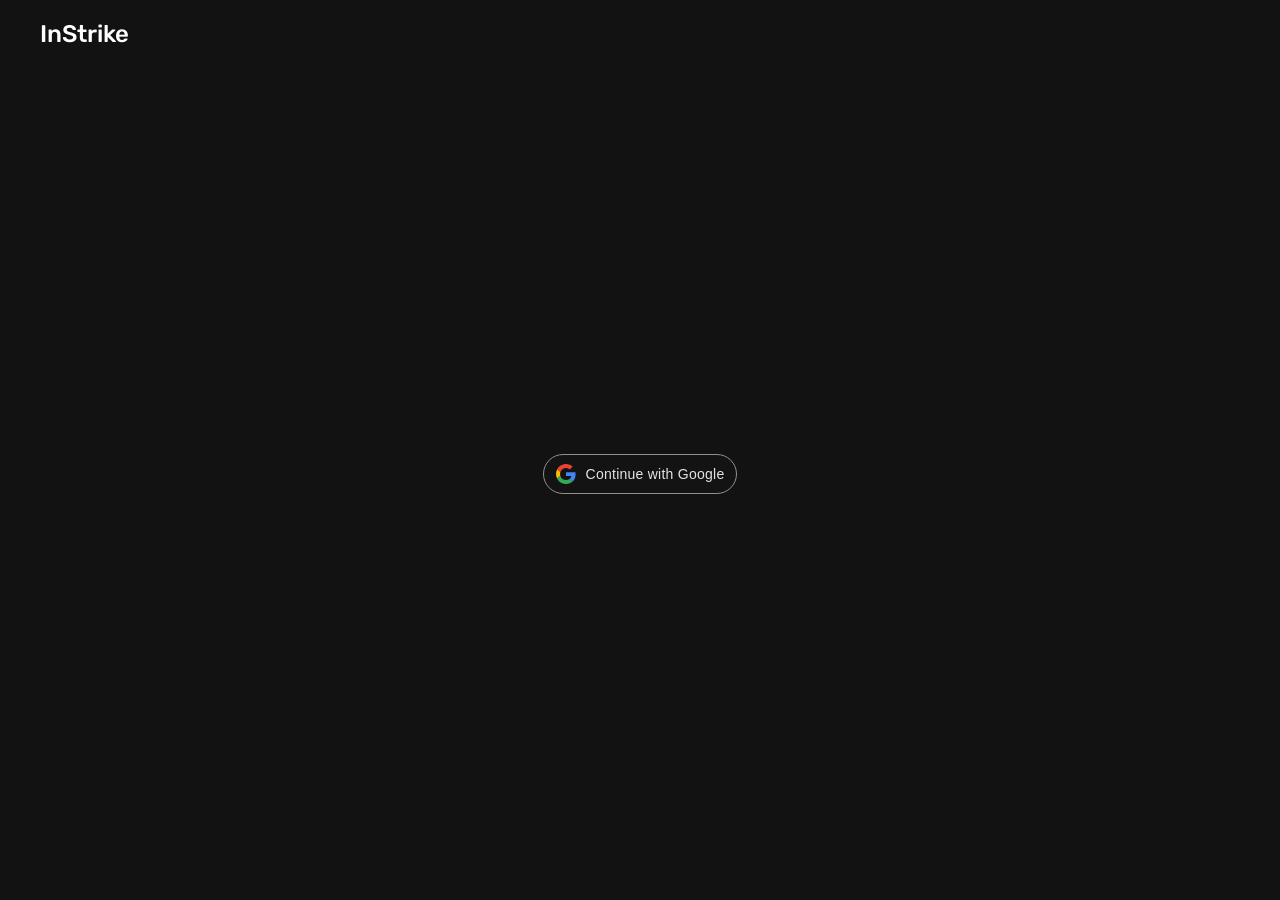
==== index.html @ 3e98f7d5 "deploy: pnucci/instrike@8065e9bd4f09e874d1396b038bc9af9fe795d14d" ====
<!DOCTYPE html>
<html lang="en">

<head>
    <meta charset="UTF-8">
    <meta name="viewport" content="width=device-width, initial-scale=1.0">
    <meta name="theme-color" content="#000000">
    <title>InStrike</title>
    <link rel="manifest" href="./manifest.webmanifest" crossorigin="use-credentials">
    <link rel="icon" type="image/svg+xml" href="./favicon.svg">
  <script type="module" crossorigin src="./assets/index-WXiUblAL.js"></script>
  <link rel="stylesheet" crossorigin href="./assets/index-CdVJ-JHO.css">
</head>

<body>
    <div id="connection-lost-msg" class="hidden">We are having some issues. Check your device internet connection</div>

    <div id="app-root">
        <!-- Landing Page (rendered by client/components/landing-page.js) -->
        <landing-page id="landing-page"></landing-page>

    <!-- Main App UI -->
    <div id="main-app-container" class="hidden">
        <canvas id="three-canvas"></canvas>

        <div id="mobile-drill-controls" class="mobile-drill-controls hidden">
            <button id="mobile-play-pause-btn" class="mobile-control-button play-pause">
                <svg viewBox="0 0 24 24">
                    <path d="M8 5v14l11-7z"></path>
                </svg>
            </button>
            <button id="mobile-stop-btn" class="mobile-control-button stop">
                <svg viewBox="0 0 24 24">
                    <path d="M6 6h12v12H6z" />
                </svg>
            </button>
        </div>

        <!-- Info Overlay Panel -->
        <info-overlay id="info-overlay" class="hidden"></info-overlay>

        <!-- Sidebar -->
        <div class="left-sidebar">
            <div id="main-sidebar-content">
                <div class="sidebar-top-bar">
                    <div class="mobile-panel-header-inline">
                        <sidebar-button id="close-sidebar-mobile-btn" variant="back" data-tooltip="Close Sidebar"
                            data-tooltip-position="top">
                            <svg viewBox="0 0 24 24" fill="currentColor">
                                <path d="M19,6.41L17.59,5L12,10.59L6.41,5L5,6.41L10.59,12L5,17.59L6.41,19L12,13.41L17.59,19L19,17.59L13.41,12L19,6.41Z" />
                            </svg>
                        </sidebar-button>
                    </div>
                    <div class="sidebar-top-bar-actions">
                        <sidebar-button id="leave-session-btn" variant="transparent" class="session-only hidden"
                            data-tooltip="Leave training" data-tooltip-position="bottom">
                            <svg fill="#999" version="1.1" id="Capa_1" xmlns="http://www.w3.org/2000/svg" xmlns:xlink="http://www.w3.org/1999/xlink" viewBox="0 0 520.349 520.349" xml:space="preserve"><g id="SVGRepo_bgCarrier" stroke-width="0"></g><g id="SVGRepo_tracerCarrier" stroke-linecap="round" stroke-linejoin="round"></g><g id="SVGRepo_iconCarrier"> <g> <path d="M445.223,0H142.589c-6.683,0-12.105,5.423-12.105,12.105v180.979h16.65c-5.006-6.392-7.725-14.224-7.725-22.467 c-0.006-9.764,3.8-18.943,10.708-25.845c1.421-1.421,2.973-2.687,4.583-3.845V24.211h278.417v8.697l-127.104,92.285v395.155 l127.796-92.787c1.626,4.77,6.095,8.228,11.414,8.228c6.685,0,12.105-5.426,12.105-12.105V12.105 C457.328,5.417,451.907,0,445.223,0z M354.031,331.973c-5.71,0-10.468-7.046-11.691-16.485h-13.63v-10.592h13.819 c1.448-8.86,6.017-15.38,11.49-15.38c6.638,0,12.011,9.498,12.011,21.231C366.042,322.468,360.663,331.973,354.031,331.973z M150.122,314.471c1.424,1.412,2.967,2.678,4.572,3.824v105.389c0,6.68-5.426,12.105-12.105,12.105 c-6.683,0-12.105-5.426-12.105-12.105V266.139h16.65C135.948,280.466,136.935,301.271,150.122,314.471z M236.706,218.385 c4.817,4.817,4.817,12.608,0,17.425l-58.995,59.001c-2.403,2.394-5.556,3.605-8.709,3.611c-3.153-0.006-6.307-1.206-8.71-3.611 c-4.811-4.817-4.805-12.613,0-17.419l37.974-37.977H75.336c-6.803,0-12.315-5.512-12.315-12.315 c0-6.803,5.506-12.318,12.321-12.318h122.917l-37.968-37.974c-4.805-4.805-4.811-12.608,0-17.413 c4.812-4.812,12.614-4.812,17.425,0L236.706,218.385z"></path> </g> </g></svg>
                        </sidebar-button>
                        <sidebar-button id="invite-btn" variant="transparent" class="session-only hidden"
                            data-tooltip="Invite to training" data-tooltip-position="bottom">
                            <svg style="fill: none; stroke: #ccc;" xmlns="http://www.w3.org/2000/svg" width="24" height="24" viewBox="0 0 24 24" fill="none" stroke="currentColor" stroke-width="2" stroke-linecap="round" stroke-linejoin="round"><path d="M16 21v-2a4 4 0 0 0-4-4H5a4 4 0 0 0-4 4v2"/><circle cx="8.5" cy="7" r="4"/><line x1="20" y1="8" x2="20" y2="14"/><line x1="23" y1="11" x2="17" y2="11"/></svg>
                        </sidebar-button>
                    </div>
                </div>
                <div class="sidebar-scroll-content">
                    <div class="hud-section user-section">
                        <div id="user-list-container">
                            <!-- Vertical layout for many users -->
                            <div class="other-users-section">
                                <div class="other-users-container">
                                    <div id="sticky-user-slot"></div>
                                    <div class="users-list">
                                        <!-- Users will be populated here -->
                                    </div>
                                </div>
                            </div>
                        </div>
                    </div>
                    <!-- <div class="section-divider"></div> -->
                    <div class="hud-section controls-section">
                        <div class="indicators-group">
                            <div class="indicator">
                                <div class="indicator-label">SPEED</div>
                                <div class="value-control">
                                    <div id="speed-indicator-value" class="indicator-value">6.5</div>
                                    <div class="speed-btn-stack">
                                        <button id="speed-up-btn" class="speed-btn">+</button>
                                        <button id="speed-down-btn" class="speed-btn">-</button>
                                    </div>
                                </div>
                            </div>
                        </div>
                        <div class="buttons-group">
                            <div class="indicator-label">EXERCISE</div>
                            <div id="current-exercise-panel" class="exercise-panel">
                                <div class="exercise-list">
                                    <exercise-item active name="Warm Up" description="Basic reflex and movement drills.">
                                        <div class="chevron-icon">
                                            <svg viewBox="0 0 24 24" fill="currentColor">
                                                <path d="M8.59,16.58L13.17,12L8.59,7.41L10,6L16,12L10,18L8.59,16.58Z" />
                                            </svg>
                                        </div>
                                    </exercise-item>
                                </div>
                            </div>
                            <div class="playback-controls">
                                <div class="playback-group">
                                    <!-- <sidebar-button id="configure-btn" variant="circular" class="configure-btn"
                                        data-tooltip="Configure Current Exercise (M)" data-tooltip-position="top">
                                        <svg viewBox="0 0 24 24">
                                            <path
                                                d="M14.06,9L15,9.94L5.92,19H5V18.08L14.06,9M17.66,3C17.41,3 17.15,3.1 16.96,3.29L15.13,5.12L18.88,8.87L20.71,7.04C21.1,6.65 21.1,6 20.71,5.63L18.37,3.29C18.17,3.09 17.92,3 17.66,3M14.06,6.19L3,17.25V21H6.75L17.81,9.94L14.06,6.19Z" />
                                        </svg>
                                    </sidebar-button> -->
                                    <sidebar-button id="test-btn" variant="circular" class="test-btn"
                                        data-tooltip="Test (T)" data-tooltip-position="top">
                                        TEST
                                    </sidebar-button>
                                </div>
                            </div>
                        </div>
                    </div>
                    <div class="hud-section">
                        <div class="general-stats">
                            <div class="stat-item text-left">
                                <div class="stat-label">Time Active</div>
                                <div id="time-active-value" class="stat-value">18:42</div>
                            </div>
                            <div class="stat-item text-right">
                                <div class="stat-label">Strikes</div>
                                <div id="strikes-value" class="stat-value">412</div>
                            </div>
                        </div>
                        <div class="stat-label histogram-label">Strikes per speed</div>
                        <div id="histogram" class="histogram-container">
                            <div class="histogram-row" data-bucket-label="0-2">
                                <div class="col-num">0-2</div>
                                <div class="col-int">0</div>
                                <div class="col-bar">
                                    <div class="bar" style="width: 1%;"></div>
                                </div>
                            </div>
                            <div class="histogram-row" data-bucket-label="3">
                                <div class="col-num">3</div>
                                <div class="col-int">0</div>
                                <div class="col-bar">
                                    <div class="bar" style="width: 1%;"></div>
                                </div>
                            </div>
                            <div class="histogram-row" data-bucket-label="4">
                                <div class="col-num">4</div>
                                <div class="col-int">0</div>
                                <div class="col-bar">
                                    <div class="bar" style="width: 1%;"></div>
                                </div>
                            </div>
                            <div class="histogram-row" data-bucket-label="5">
                                <div class="col-num">5</div>
                                <div class="col-int">0</div>
                                <div class="col-bar">
                                    <div class="bar" style="width: 1%;"></div>
                                </div>
                            </div>
                            <div class="histogram-row" data-bucket-label="6">
                                <div class="col-num">6</div>
                                <div class="col-int">0</div>
                                <div class="col-bar">
                                    <div class="bar" style="width: 1%;"></div>
                                </div>
                            </div>
                            <div class="histogram-row" data-bucket-label="7">
                                <div class="col-num">7</div>
                                <div class="col-int">0</div>
                                <div class="col-bar">
                                    <div class="bar" style="width: 1%;"></div>
                                </div>
                            </div>
                            <div class="histogram-row" data-bucket-label="8+">
                                <div class="col-num">8+</div>
                                <div class="col-int">0</div>
                                <div class="col-bar">
                                    <div class="bar" style="width: 1%;"></div>
                                </div>
                            </div>
                        </div>
                        <div class="stats-footer">
                            <sidebar-button id="toggle-histogram-btn" variant="circular" class="toggle-histogram-btn"
                                data-tooltip="Toggle Reactions per Speed" data-tooltip-position="top">
                                <svg viewBox="0 0 24 24" fill="currentColor" style="transform: rotate(90deg)">
                                    <path d="M22,21H2V3H4V19H6V10H10V19H12V6H16V19H18V14H22V21Z" />
                                </svg>
                            </sidebar-button>
                            <div class="playback-group">
                                <sidebar-button id="clear-stats-btn" variant="circular"
                                    data-tooltip="Clear Counters (Backspace)" data-tooltip-position="top">
                                    <svg viewBox="0 0 24 24" fill="currentColor">
                                        <path
                                            d="M22,3H7C6.31,3 5.77,3.35 5.41,3.88L0,12L5.41,20.11C5.77,20.64 6.31,21 7,21H22A2,2 0 0,0 24,19V5A2,2 0 0,0 22,3M19,15.59L17.59,17L14,13.41L10.41,17L9,15.59L12.59,12L9,8.41L10.41,7L14,10.59L17.59,7L19,8.41L15.41,12L19,15.59Z">
                                        </path>
                                    </svg>
                                </sidebar-button>
                            </div>
                        </div>
                    </div>
                </div>
                <div class="sidebar-bottom-controls">
                    <button id="start-btn" class="control-button play-pause tooltip" data-tooltip="Start (Space)"
                        data-tooltip-position="top">
                        <svg viewBox="0 0 24 24">
                            <path d="M8 5v14l11-7z"></path>
                        </svg>
                    </button>
                    <button id="stop-btn" class="control-button tooltip" data-tooltip="Stop (Esc)"
                        data-tooltip-position="top"><svg viewBox="0 0 24 24">
                            <path d="M6 6h12v12H6z" />
                        </svg></button>
                </div>
            </div>

            <sidebar-panel id="training-panel">
                <div class="panel-tabs">
                    <button class="panel-tab-btn active" data-tab="exercises">Exercises</button>
                    <button class="panel-tab-btn" data-tab="settings">Settings</button>
                    <button class="panel-tab-btn" data-tab="advanced">Advanced</button>
                </div>

                <div id="tab-exercises" class="panel-tab-content active">
                    <div class="user-search-wrapper">
                        <svg class="search-icon" viewBox="0 0 24 24">
                            <path
                                d="M9.5,3A6.5,6.5 0 0,1 16,9.5C16,11.11 15.41,12.59 14.44,13.73L14.71,14H15.5L20.5,19L19,20.5L14,15.5V14.71L13.73,14.44C12.59,15.41 11.11,16 9.5,16A6.5,6.5 0 0,1 3,9.5A6.5,6.5 0 0,1 9.5,3M9.5,5C7,5 5,7 5,9.5C5,12 7,14 9.5,14C12,14 14,12 14,9.5C14,7 12,5 9.5,5Z" />
                        </svg>
                        <input type="text" id="exercise-search" class="search-input" placeholder="Search exercises...">
                    </div>
                    <div id="full-exercise-list" class="exercise-list">
                    </div>
                </div>

                <div id="tab-settings" class="panel-tab-content">
                    <div id="drill-settings-content"></div>
                </div>

                <div id="tab-advanced" class="panel-tab-content">
                    <div id="advanced-settings-content"></div>
                </div>
            </sidebar-panel>

        </div>

        <div id="sidebar-toggle-btn" class="tooltip">
            <svg viewBox="0 0 24 24" fill="currentColor">
                <path d="M3,6H21V8H3V6M3,11H21V13H3V11M3,16H21V18H3V16Z" />
            </svg>
        </div>

    </div>

    <!-- Mobile Bottom Navbar -->
    <bottom-navbar id="bottom-navbar" class="hidden"></bottom-navbar>

    <div id="global-tooltip"></div>


    <!-- Profile Screen (header removed for compact layout) -->
    <div id="profile-screen" class="full-screen hidden">
        <div class="full-screen-content no-header">
            <div class="profile-header">
                <div class="profile-avatar-container">
                    <img id="profile-avatar" class="profile-avatar" src="" alt="Avatar" />
                </div>
                <div class="profile-details">
                    <div id="profile-name" class="profile-name"></div>
                    <div id="profile-email" class="profile-email"></div>
                    <div class="profile-badge">PRO</div>
                </div>
            </div>
            <div class="menu-items">
                <!-- <button id="profile-manage-account" class="menu-item">
                    <svg viewBox="0 0 24 24">
                        <path
                            d="M12,4A4,4 0 0,1 16,8A4,4 0 0,1 12,12A4,4 0 0,1 8,8A4,4 0 0,1 12,4M12,14C16.42,14 20,15.79 20,18V20H4V18C4,15.79 7.58,14 12,14Z" />
                    </svg>
                    Manage Account
                </button> -->
                <button id="profile-help" class="menu-item">
                    <svg viewBox="0 0 24 24">
                        <path
                            d="M11,18H13V16H11V18M12,2A10,10 0 0,0 2,12A10,10 0 0,0 12,22A10,10 0 0,0 22,12A10,10 0 0,0 12,2M12,20C7.59,20 4,16.41 4,12C4,7.59 7.59,4 12,4C16.41,4 20,7.59 20,12C20,16.41 16.41,20 12,20M12,6A4,4 0 0,0 8,10H10A2,2 0 0,1 12,8A2,2 0 0,1 14,10C14,12 11,11.75 11,15H13C13,12.75 16,12.5 16,10A4,4 0 0,0 12,6Z" />
                    </svg>
                    Help
                </button>
                <button id="profile-share" class="menu-item">
                    <svg viewBox="0 0 24 24">
                        <path
                            d="M18,16.08C17.24,16.08 16.56,16.38 16.04,16.85L8.91,12.7C8.96,12.47 9,12.24 9,12C9,11.76 8.96,11.53 8.91,11.3L16.04,7.15C16.56,7.62 17.24,7.92 18,7.92C19.66,7.92 21,6.58 21,4.92C21,3.26 19.66,1.92 18,1.92C16.34,1.92 15,3.26 15,4.92C15,5.16 15.04,5.39 15.09,5.62L7.96,9.77C7.44,9.3 6.76,9 6,9C4.34,9 3,10.34 3,12C3,13.66 4.34,15 6,15C6.76,15 7.44,14.7 7.96,14.23L15.09,18.38C15.04,18.61 15,18.84 15,19.08C15,20.74 16.34,22.08 18,22.08C19.66,22.08 21,20.74 21,19.08C21,17.42 19.66,16.08 18,16.08Z" />
                    </svg>
                    Share Instrike
                </button>
                <button id="profile-sign-out" class="menu-item">
                    <svg viewBox="0 0 24 24" fill="none" stroke="currentColor" stroke-width="2" stroke-linecap="round" stroke-linejoin="round"><path d="M9 21H5a2 2 0 0 1-2-2V5a2 2 0 0,1 2-2h4"></path><polyline points="16 17 21 12 16 7"></polyline><line x1="21" y1="12" x2="9" y2="12"></line></svg>
                    Sign Out
                </button>
            </div>
        </div>
    </div>


    <div id="_instrike_play_action" style="display: none;"></div>
    <div id="_instrike_pause_action" style="display: none;"></div>

    <top-right-actions id="top-right-actions"></top-right-actions>

        <bottom-right-actions id="bottom-right-actions" class="session-only hidden"></bottom-right-actions>
    </div>

    <!-- Session Conflict Modal -->
    <session-conflict-modal id="session-conflict-modal"></session-conflict-modal>
</body>

</html>
---- assets/index-CdVJ-JHO.css ----
@import"https://fonts.googleapis.com/css2?family=Rubik:wght@400;500;700&family=Montserrat:wght@400;500;700&display=swap";body{background-color:#000;color:#e0e0e0;font-family:Rubik,sans-serif;margin:0;height:calc(var(--vh, 1vh) * 100);box-sizing:border-box;overflow:hidden;-webkit-user-select:none;display:flex;flex-direction:column;padding-top:env(safe-area-inset-top);padding-bottom:env(safe-area-inset-bottom)}*,*:before,*:after{box-sizing:inherit;-ms-user-select:none;-webkit-user-select:none;user-select:none;-webkit-tap-highlight-color:transparent}.countdown-container{position:absolute;inset:0;display:flex;align-items:center;justify-content:center;font-size:20rem;color:#fff;font-weight:700;z-index:100;text-shadow:0 0 20px rgba(0,0,0,.7);background-color:#0000008c}.hidden{display:none!important}#connection-lost-msg{width:100%;background-color:#404040;color:#fff;text-align:center;padding:10px;font-weight:500;z-index:20000;box-sizing:border-box;position:relative;flex-shrink:0}#app-root{display:flex;flex-direction:column;justify-content:flex-end;flex:1;width:100%;height:100%;overflow:hidden;background-color:#121212;position:relative}.top-actions-container.fixed,.mobile-profile-dropdown{position:absolute;top:8px;left:0;right:0;z-index:1100}#main-app-container{position:relative;flex:1;width:100%;background-color:#121212;background-position:right 5vw bottom 0,0 0;background-repeat:no-repeat;background-size:contain,cover}#main-app-container.hidden{display:none}#three-canvas{position:absolute;top:0;left:0;width:100%;height:100%;outline:none;z-index:1}.left-sidebar{position:absolute;left:0;top:0;height:100%;width:380px;background:#2226;backdrop-filter:blur(10px);-webkit-backdrop-filter:blur(10px);border-right:1px solid rgba(255,255,255,.08);box-sizing:border-box;display:flex;z-index:201;overflow:hidden}.left-sidebar.expanded{width:760px}.left-sidebar.hidden{transform:translate(-100%)}#main-sidebar-content{width:380px;height:100%;box-sizing:border-box;display:flex;flex-direction:column;flex-shrink:0;overflow:hidden}.sidebar-scroll-content{flex-grow:1;overflow-y:auto;padding:12px 20px 20px;display:flex;flex-direction:column;gap:20px}.sidebar-scroll-content{scrollbar-width:thin;scrollbar-color:rgba(255,255,255,.3) rgba(0,0,0,.2)}.sidebar-scroll-content::-webkit-scrollbar{width:4px}.sidebar-scroll-content::-webkit-scrollbar-track{background:#0003;border-radius:2px}.sidebar-scroll-content::-webkit-scrollbar-thumb{background-color:#ffffff4d;border-radius:2px}.sidebar-scroll-content::-webkit-scrollbar-thumb:hover{background-color:#ffffff80}.sidebar-scroll-content>*{flex-shrink:0;min-width:0}.sidebar-scroll-content>.controls-section{margin-top:6px}.hud-section{width:100%}.section-divider{height:1px;width:100%;background:#ffffff1a}.user-section{position:relative;flex-shrink:0;display:flex;flex-direction:column}.sidebar-top-bar{display:flex;justify-content:space-between;align-items:center;margin-bottom:0;padding:13px 15px;background:transparent}.sidebar-top-bar-actions{display:flex;align-items:center;gap:10px;margin-left:auto}.panel-header-inline{display:flex}#user-list-container{display:none;flex-direction:column;width:100%}#user-list-container.user-list-visible{display:flex}.user-section-header{display:flex;justify-content:space-between;align-items:flex-start;gap:15px}.user-selection{display:flex;gap:15px;align-items:flex-start;width:100%}.main-user-container{display:flex;flex-direction:column;align-items:center;position:relative}.other-users-section{display:flex;flex-direction:column}.user-search-wrapper{position:relative;width:100%;margin-bottom:10px}.user-search-wrapper .search-icon{position:absolute;left:10px;top:50%;transform:translateY(-50%);width:14px;height:14px;fill:#888}.search-input{width:100%;background-color:#00000040;border:1px solid rgba(255,255,255,.1);border-radius:6px;color:#ddd;font-family:Rubik,sans-serif;font-size:12px;padding:6px 10px 6px 30px;box-sizing:border-box;transition:all .2s}.search-input:focus{outline:none;border-color:#74fbf8;background-color:#0006}.other-users-container{display:flex;flex-direction:column}#sticky-user-slot{padding-bottom:6px;margin-bottom:6px;border-bottom:1px solid rgba(255,255,255,.1);display:none}#sticky-user-slot.visible{display:block}.users-list{display:flex;flex-direction:column;gap:6px;padding-right:8px}.users-list::-webkit-scrollbar{width:4px}.users-list::-webkit-scrollbar-track{background:#0003;border-radius:2px}.users-list::-webkit-scrollbar-thumb{background-color:#ffffff4d;border-radius:2px}.users-list::-webkit-scrollbar-thumb:hover{background-color:#ffffff80}.controls-section{display:flex;flex-direction:column;gap:20px}.indicator{text-align:left}.indicator-label{font-size:12px;color:#aaa;text-transform:uppercase;letter-spacing:1px;margin-bottom:4px}.indicator-value{font-size:24px;font-weight:700;color:#fff;min-width:50px;text-align:center}.indicators-group{display:flex;gap:30px}.value-control{display:flex;align-items:center;gap:8px}.speed-btn-stack{display:flex;flex-direction:column;gap:4px}.speed-btn{background:#ffffff1a;border:1px solid rgba(255,255,255,.2);color:#fff;border-radius:6px;width:24px;height:18px;font-size:16px;font-weight:700;text-align:center;cursor:pointer;transition:all .2s;padding:0;display:flex;justify-content:center;align-items:center}.speed-btn:hover{background:#fff3}.buttons-group{display:flex;flex-direction:column;align-items:flex-start;gap:15px}.playback-controls{display:flex;align-items:center;justify-content:flex-end;width:100%;flex-wrap:wrap;gap:10px}.playback-group{display:flex;align-items:center;gap:10px}.control-button{background:#ffffff1a;border:none;border-radius:50%;width:40px;height:40px;display:flex;justify-content:center;align-items:center;cursor:pointer;transition:background-color .3s,transform .1s;font-family:Rubik;font-size:17px;font-weight:500;color:#fff}.control-button:hover{background:#fff3}.control-button:active{transform:scale(.95)}.control-button svg{fill:#fff;width:18px;height:18px}.control-button.play-pause{width:50px;height:50px}.control-button.play-pause svg{width:24px;height:24px}#current-exercise-panel{width:100%;cursor:pointer}.exercise-list{display:flex;flex-direction:column;gap:8px}.chevron-icon{color:#ccc;transition:transform .4s ease-in-out;flex-shrink:0}.chevron-icon svg{width:24px;height:24px;display:block}.left-sidebar.expanded .chevron-icon{transform:rotate(90deg)}.stats-footer{display:flex;justify-content:space-between;align-items:center;padding-top:15px}.general-stats{display:flex;justify-content:space-between;padding:15px 0;border-top:1px solid rgba(255,255,255,.1)}.stat-item{text-align:center}.text-left{text-align:left}.text-right{text-align:right}.histogram-label{font-size:12px;color:#aaa;text-transform:uppercase;letter-spacing:1px;margin-bottom:8px}.stat-label{font-size:12px;color:#aaa;text-transform:uppercase;letter-spacing:1px}.stat-value{font-size:20px;font-weight:700;color:#fff}.histogram-row{display:flex;align-items:center;height:24px;font-size:16px}.col-num{white-space:nowrap;width:50px;text-align:right;padding-right:20px;flex-shrink:0;font-weight:700;font-size:22px}.col-int{width:30px;text-align:right;padding-right:10px;margin-left:0;flex-shrink:0}.col-bar{flex-grow:1}.bar{height:20px;background:linear-gradient(to right,#f0f0f0,#d0d0d0);width:0;transition:width .5s ease-in-out;box-shadow:0 0 12px #add8e680;border-radius:2px}.version-info{font-size:10px;color:#999;padding-top:15px;text-align:right}sidebar-panel{width:380px;padding:20px;box-sizing:border-box;display:none;flex-direction:column;gap:15px;flex-shrink:0;border-left:1px solid rgba(255,255,255,.1);height:100%;overflow:hidden}sidebar-panel.active{display:flex}#full-exercise-list{flex-grow:1;overflow-y:auto;padding-right:8px}#full-exercise-list::-webkit-scrollbar{width:4px}#full-exercise-list::-webkit-scrollbar-track{background:#0003;border-radius:2px}#full-exercise-list::-webkit-scrollbar-thumb{background-color:#ffffff4d;border-radius:2px}.panel-header{display:flex;align-items:center;width:100%;position:relative;height:44px;flex-shrink:0}.panel-header .back-button{display:none}.panel-header.history-header{justify-content:flex-start;background-color:#222222f2;border-bottom:1px solid rgba(255,255,255,.1);padding:0 20px}.panel-header.history-header h2{margin:0 0 0 15px;font-size:20px;color:#fff;font-weight:500;position:static;transform:none}.panel-title{color:#fff;font-size:18px;font-weight:700;text-align:center;position:absolute;left:50%;transform:translate(-50%);width:auto;white-space:nowrap}.back-button{background:none;border:none;color:#fff;font-size:16px;font-family:Rubik,sans-serif;display:flex;align-items:center;gap:8px;cursor:pointer;padding:5px 10px 5px 0;opacity:.8;transition:opacity .2s}.back-button:hover{opacity:1}.back-button svg{width:24px;height:24px}#sidebar-toggle-btn{left:15px;top:15px;width:40px;height:40px;background:none;border:none;position:absolute;display:none;align-items:center;justify-content:center;cursor:pointer;z-index:35;transition:opacity .5s ease}#sidebar-toggle-btn:hover{opacity:.8}#sidebar-toggle-btn.hidden-activity{opacity:0;pointer-events:none}.left-sidebar.hidden+#sidebar-toggle-btn{display:flex}#sidebar-toggle-btn svg{fill:#fff;width:24px;height:24px}@media(max-width:768px){.left-sidebar{width:100%;border-right:none}.left-sidebar.expanded{width:100%}#main-sidebar-content,sidebar-panel{width:100%;border-left:none}.left-sidebar:not(.expanded) sidebar-panel{display:none!important}.left-sidebar.expanded #main-sidebar-content{display:none}.left-sidebar.expanded sidebar-panel.active{display:flex;width:100%;background:#141414e6;backdrop-filter:blur(15px);-webkit-backdrop-filter:blur(15px);border-left:none}.panel-header .back-button{display:flex}.panel-header-inline{margin-right:15px}:root{--bottom-navbar-height: 60px }.left-sidebar{height:100%;top:0;bottom:0}.sidebar-scroll-content{margin-right:4px;scrollbar-width:thin;scrollbar-color:rgba(255,255,255,.5) rgba(0,0,0,.2)}.sidebar-scroll-content::-webkit-scrollbar{width:6px}.sidebar-scroll-content::-webkit-scrollbar-thumb{background-color:#ffffff80}#sidebar-toggle-btn{display:none}}#global-tooltip{visibility:hidden;width:max-content;max-width:200px;background-color:#141414f2;color:#fff;text-align:center;border-radius:6px;padding:6px 12px;position:fixed;z-index:1000;opacity:0;transition:opacity .2s;font-size:12px;font-weight:500;pointer-events:none}#global-tooltip.visible{visibility:visible;opacity:1}#global-tooltip:after{content:"";position:absolute;border-width:5px;border-style:solid}#global-tooltip.tooltip-top:after{top:100%;left:50%;margin-left:-5px;border-color:rgba(20,20,20,.95) transparent transparent transparent}#global-tooltip.tooltip-right:after{top:50%;right:100%;margin-top:-5px;border-color:transparent rgba(20,20,20,.95) transparent transparent}#global-tooltip.tooltip-bottom:after{bottom:100%;left:50%;margin-left:-5px;border-color:transparent transparent rgba(20,20,20,.95) transparent}#global-tooltip.tooltip-left:after{top:50%;left:100%;margin-top:-5px;border-color:transparent transparent transparent rgba(20,20,20,.95)}.left-sidebar button:focus,.left-sidebar button:focus-visible{outline:none;box-shadow:none}.screen-header{display:flex;align-items:center;padding:0 20px 0 10px;background-color:#222222f2;border-bottom:1px solid rgba(255,255,255,.1);flex-shrink:0;min-height:60px}.screen-header h2{margin:0;font-size:20px;color:#fff;font-weight:100;flex-grow:1;text-align:left}.screen-header .back-btn,.screen-header .back-button{display:flex;background:none;border:none;color:#fff;margin-right:15px;cursor:pointer;padding:5px}.screen-header .back-btn svg,.screen-header .back-button svg{width:24px;height:24px;fill:currentColor}.full-screen{position:absolute;top:0;left:0;width:100%;height:100%;background-color:#121212;z-index:10000;display:flex;flex-direction:column;transition:transform .3s ease-in-out}.full-screen.hidden{transform:translate(100%);pointer-events:none}.full-screen-content{flex-grow:1;overflow-y:auto;padding:0}@media(max-width:768px){.full-screen .full-screen-content{padding-left:16px;padding-right:16px;box-sizing:border-box;overflow-x:hidden}body:not(.drill-mode) .full-screen .full-screen-content{padding-top:0}body:not(.drill-mode) .full-screen .full-screen-content.no-header{box-sizing:border-box}#profile-screen .full-screen-content.no-header{box-sizing:border-box}body.drill-mode.nav-training-active .screen-header,body.drill-mode.nav-training-active .full-screen .full-screen-content{padding-top:0}.full-screen .full-screen-content .share-link-row .share-link-input,.full-screen .full-screen-content .invite-link-row .invite-link-input{min-width:0}.full-screen .full-screen-content img,.full-screen .full-screen-content canvas{max-width:100%;height:auto;display:block}}@media(max-width:768px){.full-screen{height:calc((var(--vh, 1vh) * 100) - var(--bottom-navbar-height));z-index:300}.screen-header .back-btn,.screen-header .back-button{display:flex}.screen-header h2{margin-left:0}}.stats-content-container{padding:20px;display:flex;flex-direction:column;gap:30px;max-width:1000px;margin:0 auto;width:100%;box-sizing:border-box}.kpi-section{display:grid;grid-template-columns:repeat(auto-fit,minmax(200px,1fr));gap:20px}.kpi-value{font-size:32px;font-weight:700;color:#74fbf8}.chart-section{background:#ffffff0d;border:1px solid rgba(255,255,255,.1);border-radius:12px;padding:20px;display:flex;flex-direction:column}.chart-section h3{margin:0 0 20px;font-size:18px;color:#fff;font-weight:500}.chart-container{position:relative;height:400px;width:100%}@media(max-width:768px){#three-canvas,#main-app-container{transition:height .5s ease}body.expand-canvas #three-canvas,body.expand-canvas #main-app-container{height:100%!important}}top-right-actions{position:absolute;top:20px;right:20px;z-index:200;transition:opacity .5s ease}top-right-actions.hidden-activity{opacity:0;pointer-events:none}@media(max-width:768px){top-right-actions{top:auto;bottom:90px;right:20px}body.sidebar-open top-right-actions,body.profile-menu-open top-right-actions{display:none}.sidebar-top-bar{margin-bottom:0}}body:not(.drill-mode) top-right-actions{top:20px}bottom-right-actions{position:absolute;bottom:20px;right:20px;z-index:200;transition:opacity .5s ease}bottom-right-actions.hidden-activity{opacity:0;pointer-events:none}@media(max-width:768px){bottom-right-actions{bottom:90px;right:20px}}body:not(.drill-mode) .left-sidebar{top:0}.mobile-drill-controls{position:absolute;bottom:30px;left:50%;transform:translate(-50%);display:flex;gap:40px;z-index:150;transition:opacity .5s ease}.mobile-drill-controls.hidden{display:none}.mobile-drill-controls.hidden-activity{opacity:0;pointer-events:none}.mobile-control-button{background:none;border:none;padding:0;cursor:pointer;display:flex;align-items:center;justify-content:center;transition:transform .1s}.mobile-control-button:active{transform:scale(.95)}.mobile-control-button svg{fill:#fff;width:54px;height:54px;filter:drop-shadow(0 0 5px rgba(0,0,0,.5))}@media(min-width:769px){.mobile-drill-controls{display:none!important}#main-user-button{height:32px}}.control-button.test-btn{font-size:10px;font-weight:700;letter-spacing:.5px}.control-button.test-btn.active,.control-button.toggle-histogram-btn.active{background-color:#fff6;color:#fff;box-shadow:none}.sidebar-bottom-controls{display:flex;flex-direction:row;height:100px;padding:0;flex-shrink:0;background:#222222a6;z-index:10}.sidebar-bottom-controls .control-button{flex:1;height:100%;width:auto;border-radius:0;background:transparent;border:none;display:flex;align-items:center;justify-content:center;margin:0}.sidebar-bottom-controls .control-button:hover{background:#222c}.sidebar-bottom-controls .control-button:active{transform:none}.sidebar-bottom-controls .control-button.hidden{display:none!important}.sidebar-bottom-controls .control-button svg{width:34px;height:34px}.sidebar-bottom-controls .control-button.play-pause svg{width:44px;height:44px}@media(max-width:768px){.sidebar-bottom-controls{padding-bottom:0}}.loading-overlay{position:absolute;top:0;left:0;width:100%;height:100%;background:#121212cc;-webkit-backdrop-filter:blur(2px);backdrop-filter:blur(2px);display:flex;flex-direction:column;justify-content:center;align-items:center;z-index:50;border-radius:12px;opacity:1;transition:opacity .3s ease}.loading-overlay.hidden{opacity:0;pointer-events:none}.loading-spinner{width:40px;height:40px;border:3px solid rgba(255,255,255,.1);border-radius:50%;border-top-color:#74fbf8;animation:spin 1s ease-in-out infinite;margin-bottom:15px}.loading-text{color:#ccc;font-size:14px;font-weight:500;letter-spacing:.5px}@keyframes spin{to{transform:rotate(360deg)}}#stats-screen .stats-content-container{position:relative;min-height:200px}.text-danger{color:#ff4d4d}.text-danger svg{fill:#ff4d4d}body.drill-mode.nav-training-active:not(.sidebar-open){padding-top:0;padding-bottom:0}.panel-tabs{display:flex;background:#0003;border-radius:6px;padding:2px;flex-shrink:0;flex-grow:1;margin-right:15px}.panel-tab-btn{flex:1;background:transparent;border:none;color:#888;padding:6px 0;font-family:Rubik,sans-serif;font-size:13px;font-weight:500;cursor:pointer;border-radius:4px;transition:all .2s;text-transform:uppercase;letter-spacing:.5px}.panel-tab-btn.active{background:#ffffff1a;color:#fff;font-weight:700}.panel-tab-btn:hover:not(.active){color:#ccc;background:#ffffff0d}.panel-tab-content{display:none;flex-grow:1;flex-direction:column;overflow-y:auto;min-height:0}.panel-tab-content.active{display:flex}#drill-settings-content{display:flex;flex-direction:column;width:100%}@media(max-width:768px){.panel-tabs{margin-right:0}}
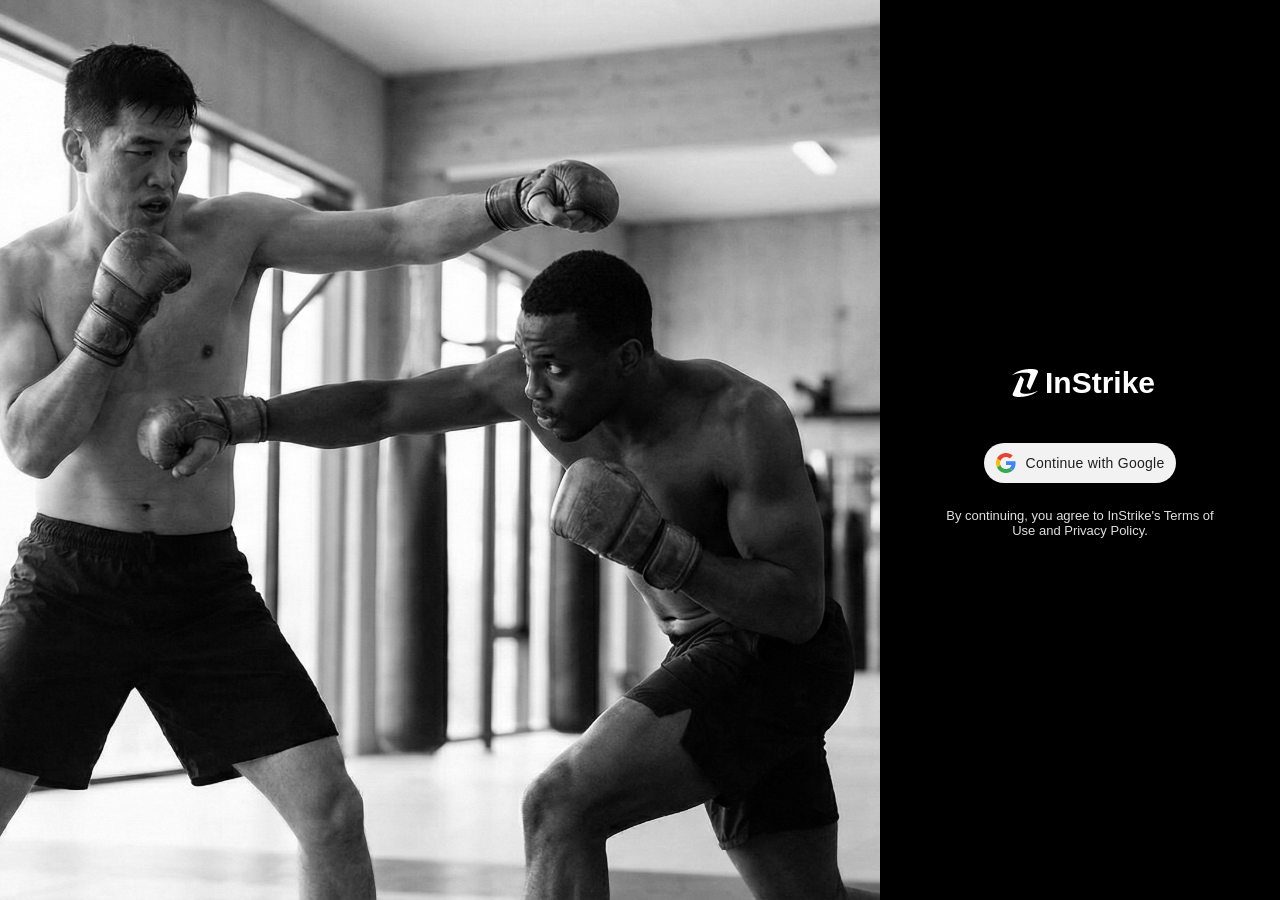
==== commit 410f8556: "deploy: pnucci/instrike@9ea5479f6e0dd1cc8586c83e4ea42544c7e107c1" ====
--- a/index.html
+++ b/index.html
@@ -8,14 +8,17 @@
     <title>InStrike</title>
     <link rel="manifest" href="./manifest.webmanifest" crossorigin="use-credentials">
     <link rel="icon" type="image/svg+xml" href="./favicon.svg">
-  <script type="module" crossorigin src="./assets/index-WXiUblAL.js"></script>
-  <link rel="stylesheet" crossorigin href="./assets/index-CdVJ-JHO.css">
+  <script type="module" crossorigin src="./assets/index-CrYvFwlF.js"></script>
+  <link rel="stylesheet" crossorigin href="./assets/index-BkPk5bjj.css">
 </head>
 
 <body>
     <div id="connection-lost-msg" class="hidden">We are having some issues. Check your device internet connection</div>
 
     <div id="app-root">
+        <!-- Pre Login View (New Separate View) -->
+        <pre-login-view id="pre-login-view" class="hidden"></pre-login-view>
+
         <!-- Landing Page (rendered by client/components/landing-page.js) -->
         <landing-page id="landing-page"></landing-page>
 
@@ -124,11 +127,11 @@
                         <div class="general-stats">
                             <div class="stat-item text-left">
                                 <div class="stat-label">Time Active</div>
-                                <div id="time-active-value" class="stat-value">18:42</div>
+                                <div id="time-active-value" class="stat-value">0:00</div>
                             </div>
                             <div class="stat-item text-right">
                                 <div class="stat-label">Strikes</div>
-                                <div id="strikes-value" class="stat-value">412</div>
+                                <div id="strikes-value" class="stat-value">0</div>
                             </div>
                         </div>
                         <div class="stat-label histogram-label">Strikes per speed</div>
@@ -282,6 +285,12 @@
                     </svg>
                     Manage Account
                 </button> -->
+                <button id="profile-account-settings" class="menu-item">
+                    <svg viewBox="0 0 24 24">
+                        <path fill="currentColor" d="M12,15.5A3.5,3.5 0 0,1 8.5,12A3.5,3.5 0 0,1 12,8.5A3.5,3.5 0 0,1 15.5,12A3.5,3.5 0 0,1 12,15.5M19.43,12.97C19.47,12.65 19.5,12.33 19.5,12C19.5,11.67 19.47,11.34 19.43,11L21.54,9.37C21.73,9.22 21.78,8.95 21.66,8.73L19.66,5.27C19.54,5.05 19.27,4.96 19.05,5.05L16.56,6.05C16.04,5.66 15.5,5.32 14.87,5.07L14.5,2.42C14.46,2.18 14.25,2 14,2H10C9.75,2 9.54,2.18 9.5,2.42L9.13,5.07C8.5,5.32 7.96,5.66 7.44,6.05L4.95,5.05C4.73,4.96 4.46,5.05 4.34,5.27L2.34,8.73C2.21,8.95 2.27,9.22 2.46,9.37L4.57,11C4.53,11.34 4.5,11.67 4.5,12C4.5,12.33 4.53,12.65 4.57,12.97L2.46,14.63C2.27,14.78 2.21,15.05 2.34,15.27L4.34,18.73C4.46,18.95 4.73,19.03 4.95,18.95L7.44,17.94C7.96,18.34 8.5,18.68 9.13,18.93L9.5,21.58C9.54,21.82 9.75,22 10,22H14C14.25,22 14.46,21.82 14.5,21.58L14.87,18.93C15.5,18.68 16.04,18.34 16.56,17.94L19.05,18.95C19.27,19.03 19.54,18.95 19.66,18.73L21.66,15.27C21.78,15.05 21.73,14.78 21.54,14.63L19.43,12.97Z" />
+                    </svg>
+                    Account Settings
+                </button>
                 <button id="profile-help" class="menu-item">
                     <svg viewBox="0 0 24 24">
                         <path
@@ -294,7 +303,7 @@
                         <path
                             d="M18,16.08C17.24,16.08 16.56,16.38 16.04,16.85L8.91,12.7C8.96,12.47 9,12.24 9,12C9,11.76 8.96,11.53 8.91,11.3L16.04,7.15C16.56,7.62 17.24,7.92 18,7.92C19.66,7.92 21,6.58 21,4.92C21,3.26 19.66,1.92 18,1.92C16.34,1.92 15,3.26 15,4.92C15,5.16 15.04,5.39 15.09,5.62L7.96,9.77C7.44,9.3 6.76,9 6,9C4.34,9 3,10.34 3,12C3,13.66 4.34,15 6,15C6.76,15 7.44,14.7 7.96,14.23L15.09,18.38C15.04,18.61 15,18.84 15,19.08C15,20.74 16.34,22.08 18,22.08C19.66,22.08 21,20.74 21,19.08C21,17.42 19.66,16.08 18,16.08Z" />
                     </svg>
-                    Share Instrike
+                    Share InStrike
                 </button>
                 <button id="profile-sign-out" class="menu-item">
                     <svg viewBox="0 0 24 24" fill="none" stroke="currentColor" stroke-width="2" stroke-linecap="round" stroke-linejoin="round"><path d="M9 21H5a2 2 0 0 1-2-2V5a2 2 0 0,1 2-2h4"></path><polyline points="16 17 21 12 16 7"></polyline><line x1="21" y1="12" x2="9" y2="12"></line></svg>
--- a/assets/index-BkPk5bjj.css
+++ b/assets/index-BkPk5bjj.css
@@ -0,0 +1 @@
+@import"https://fonts.googleapis.com/css2?family=Rubik:wght@400;500;700&family=Montserrat:wght@400;500;700&display=swap";:root{--pro-badge-display-inline: none;--pro-badge-display-block: none}body.is-pro-user{--pro-badge-display-inline: inline-block;--pro-badge-display-block: block}body{background-color:#000;color:#e0e0e0;font-family:Rubik,sans-serif;margin:0;height:calc(var(--vh, 1vh) * 100);box-sizing:border-box;overflow:hidden;-webkit-user-select:none;display:flex;flex-direction:column;padding-top:env(safe-area-inset-top);padding-bottom:env(safe-area-inset-bottom)}*,*:before,*:after{box-sizing:inherit;-ms-user-select:none;-webkit-user-select:none;user-select:none;-webkit-tap-highlight-color:transparent}.countdown-container{position:absolute;inset:0;display:flex;align-items:center;justify-content:center;font-size:20rem;color:#fff;font-weight:700;z-index:100;text-shadow:0 0 20px rgba(0,0,0,.7);background-color:#0000008c}.hidden{display:none!important}#connection-lost-msg{width:100%;background-color:#404040;color:#fff;text-align:center;padding:10px;font-weight:500;z-index:20000;box-sizing:border-box;position:relative;flex-shrink:0}#app-root{display:flex;flex-direction:column;justify-content:flex-end;flex:1;width:100%;height:100%;overflow:hidden;background-color:#121212;position:relative}.top-actions-container.fixed,.mobile-profile-dropdown{position:absolute;top:8px;left:0;right:0;z-index:1100}#main-app-container{position:relative;flex:1;width:100%;background-color:#121212;background-position:right 5vw bottom 0,0 0;background-repeat:no-repeat;background-size:contain,cover}#main-app-container.hidden{display:none}#three-canvas{position:absolute;top:0;left:0;width:100%;height:100%;outline:none;z-index:1}.left-sidebar{position:absolute;left:0;top:0;height:100%;width:380px;background:#2226;backdrop-filter:blur(10px);-webkit-backdrop-filter:blur(10px);border-right:1px solid rgba(255,255,255,.08);box-sizing:border-box;display:flex;z-index:201;overflow:hidden}.left-sidebar.expanded{width:760px}.left-sidebar.hidden{transform:translate(-100%)}#main-sidebar-content{width:380px;height:100%;box-sizing:border-box;display:flex;flex-direction:column;flex-shrink:0;overflow:hidden}.sidebar-scroll-content{flex-grow:1;overflow-y:auto;padding:12px 20px 20px;display:flex;flex-direction:column;gap:20px}.sidebar-scroll-content{scrollbar-width:thin;scrollbar-color:rgba(255,255,255,.3) rgba(0,0,0,.2)}.sidebar-scroll-content::-webkit-scrollbar{width:4px}.sidebar-scroll-content::-webkit-scrollbar-track{background:#0003;border-radius:2px}.sidebar-scroll-content::-webkit-scrollbar-thumb{background-color:#ffffff4d;border-radius:2px}.sidebar-scroll-content::-webkit-scrollbar-thumb:hover{background-color:#ffffff80}.sidebar-scroll-content>*{flex-shrink:0;min-width:0}.sidebar-scroll-content>.controls-section{margin-top:6px}.hud-section{width:100%}.section-divider{height:1px;width:100%;background:#ffffff1a}.user-section{position:relative;flex-shrink:0;display:flex;flex-direction:column}.sidebar-top-bar{display:flex;justify-content:space-between;align-items:center;margin-bottom:0;padding:13px 15px;background:transparent}.sidebar-top-bar-actions{display:flex;align-items:center;gap:10px;margin-left:auto}.panel-header-inline{display:flex}#user-list-container{display:none;flex-direction:column;width:100%}#user-list-container.user-list-visible{display:flex}.user-section-header{display:flex;justify-content:space-between;align-items:flex-start;gap:15px}.user-selection{display:flex;gap:15px;align-items:flex-start;width:100%}.main-user-container{display:flex;flex-direction:column;align-items:center;position:relative}.other-users-section{display:flex;flex-direction:column}.user-search-wrapper{position:relative;width:100%;margin-bottom:10px}.user-search-wrapper .search-icon{position:absolute;left:10px;top:50%;transform:translateY(-50%);width:14px;height:14px;fill:#888}.search-input{width:100%;background-color:#00000040;border:1px solid rgba(255,255,255,.1);border-radius:6px;color:#ddd;font-family:Rubik,sans-serif;font-size:12px;padding:6px 10px 6px 30px;box-sizing:border-box;transition:all .2s}.search-input:focus{outline:none;border-color:#74fbf8;background-color:#0006}.other-users-container{display:flex;flex-direction:column}#sticky-user-slot{padding-bottom:6px;margin-bottom:6px;border-bottom:1px solid rgba(255,255,255,.1);display:none}#sticky-user-slot.visible{display:block}.users-list{display:flex;flex-direction:column;gap:6px;padding-right:8px}.users-list::-webkit-scrollbar{width:4px}.users-list::-webkit-scrollbar-track{background:#0003;border-radius:2px}.users-list::-webkit-scrollbar-thumb{background-color:#ffffff4d;border-radius:2px}.users-list::-webkit-scrollbar-thumb:hover{background-color:#ffffff80}.controls-section{display:flex;flex-direction:column;gap:20px}.indicator{text-align:left}.indicator-label{font-size:12px;color:#aaa;text-transform:uppercase;letter-spacing:1px;margin-bottom:4px}.indicator-value{font-size:24px;font-weight:700;color:#fff;min-width:50px;text-align:center}.indicators-group{display:flex;gap:30px}.value-control{display:flex;align-items:center;gap:8px}.speed-btn-stack{display:flex;flex-direction:column;gap:4px}.speed-btn{background:#ffffff1a;border:1px solid rgba(255,255,255,.2);color:#fff;border-radius:6px;width:24px;height:18px;font-size:16px;font-weight:700;text-align:center;cursor:pointer;transition:all .2s;padding:0;display:flex;justify-content:center;align-items:center}.speed-btn:hover{background:#fff3}.buttons-group{display:flex;flex-direction:column;align-items:flex-start;gap:15px}.playback-controls{display:flex;align-items:center;justify-content:flex-end;width:100%;flex-wrap:wrap;gap:10px}.playback-group{display:flex;align-items:center;gap:10px}.control-button{background:#ffffff1a;border:none;border-radius:50%;width:40px;height:40px;display:flex;justify-content:center;align-items:center;cursor:pointer;transition:background-color .3s,transform .1s;font-family:Rubik;font-size:17px;font-weight:500;color:#fff}.control-button:hover{background:#fff3}.control-button:active{transform:scale(.95)}.control-button svg{fill:#fff;width:18px;height:18px}.control-button.play-pause{width:50px;height:50px}.control-button.play-pause svg{width:24px;height:24px}#current-exercise-panel{width:100%;cursor:pointer}.exercise-list{display:flex;flex-direction:column;gap:8px}.chevron-icon{color:#ccc;transition:transform .4s ease-in-out;flex-shrink:0}.chevron-icon svg{width:24px;height:24px;display:block}.left-sidebar.expanded .chevron-icon{transform:rotate(90deg)}.stats-footer{display:flex;justify-content:space-between;align-items:center;padding-top:15px}.general-stats{display:flex;justify-content:space-between;padding:15px 0;border-top:1px solid rgba(255,255,255,.1)}.stat-item{text-align:center}.text-left{text-align:left}.text-right{text-align:right}.histogram-label{font-size:12px;color:#aaa;text-transform:uppercase;letter-spacing:1px;margin-bottom:8px}.stat-label{font-size:12px;color:#aaa;text-transform:uppercase;letter-spacing:1px}.stat-value{font-size:20px;font-weight:700;color:#fff}.histogram-row{display:flex;align-items:center;height:24px;font-size:16px}.col-num{white-space:nowrap;width:50px;text-align:right;padding-right:20px;flex-shrink:0;font-weight:700;font-size:22px}.col-int{width:30px;text-align:right;padding-right:10px;margin-left:0;flex-shrink:0}.col-bar{flex-grow:1}.bar{height:20px;background:linear-gradient(to right,#f0f0f0,#d0d0d0);width:0;transition:width .5s ease-in-out;box-shadow:0 0 12px #add8e680;border-radius:2px}.version-info{font-size:10px;color:#999;padding-top:15px;text-align:right}sidebar-panel{width:380px;padding:20px;box-sizing:border-box;display:none;flex-direction:column;gap:15px;flex-shrink:0;border-left:1px solid rgba(255,255,255,.1);height:100%;overflow:hidden}sidebar-panel.active{display:flex}#full-exercise-list{flex-grow:1;overflow-y:auto;padding-right:8px}#full-exercise-list::-webkit-scrollbar{width:4px}#full-exercise-list::-webkit-scrollbar-track{background:#0003;border-radius:2px}#full-exercise-list::-webkit-scrollbar-thumb{background-color:#ffffff4d;border-radius:2px}.panel-header{display:flex;align-items:center;width:100%;position:relative;height:44px;flex-shrink:0}.panel-header .back-button{display:none}.panel-header.history-header{justify-content:flex-start;background-color:#222222f2;border-bottom:1px solid rgba(255,255,255,.1);padding:0 20px}.panel-header.history-header h2{margin:0 0 0 15px;font-size:20px;color:#fff;font-weight:500;position:static;transform:none}.panel-title{color:#fff;font-size:18px;font-weight:700;text-align:center;position:absolute;left:50%;transform:translate(-50%);width:auto;white-space:nowrap}.back-button{background:none;border:none;color:#fff;font-size:16px;font-family:Rubik,sans-serif;display:flex;align-items:center;gap:8px;cursor:pointer;padding:5px 10px 5px 0;opacity:.8;transition:opacity .2s}.back-button:hover{opacity:1}.back-button svg{width:24px;height:24px}#sidebar-toggle-btn{left:15px;top:15px;width:40px;height:40px;background:none;border:none;position:absolute;display:none;align-items:center;justify-content:center;cursor:pointer;z-index:35;transition:opacity .5s ease}#sidebar-toggle-btn:hover{opacity:.8}#sidebar-toggle-btn.hidden-activity{opacity:0;pointer-events:none}.left-sidebar.hidden+#sidebar-toggle-btn{display:flex}#sidebar-toggle-btn svg{fill:#fff;width:24px;height:24px}@media(max-width:768px){.left-sidebar{width:100%;border-right:none}.left-sidebar.expanded{width:100%}#main-sidebar-content,sidebar-panel{width:100%;border-left:none}.left-sidebar:not(.expanded) sidebar-panel{display:none!important}.left-sidebar.expanded #main-sidebar-content{display:none}.left-sidebar.expanded sidebar-panel.active{display:flex;width:100%;background:#141414e6;backdrop-filter:blur(15px);-webkit-backdrop-filter:blur(15px);border-left:none}.panel-header .back-button{display:flex}.panel-header-inline{margin-right:15px}:root{--bottom-navbar-height: 60px }.left-sidebar{height:100%;top:0;bottom:0}.sidebar-scroll-content{margin-right:4px;scrollbar-width:thin;scrollbar-color:rgba(255,255,255,.5) rgba(0,0,0,.2)}.sidebar-scroll-content::-webkit-scrollbar{width:6px}.sidebar-scroll-content::-webkit-scrollbar-thumb{background-color:#ffffff80}#sidebar-toggle-btn{display:none}}#global-tooltip{visibility:hidden;width:max-content;max-width:200px;background-color:#141414f2;color:#fff;text-align:center;border-radius:6px;padding:6px 12px;position:fixed;z-index:1000;opacity:0;transition:opacity .2s;font-size:12px;font-weight:500;pointer-events:none}#global-tooltip.visible{visibility:visible;opacity:1}#global-tooltip:after{content:"";position:absolute;border-width:5px;border-style:solid}#global-tooltip.tooltip-top:after{top:100%;left:50%;margin-left:-5px;border-color:rgba(20,20,20,.95) transparent transparent transparent}#global-tooltip.tooltip-right:after{top:50%;right:100%;margin-top:-5px;border-color:transparent rgba(20,20,20,.95) transparent transparent}#global-tooltip.tooltip-bottom:after{bottom:100%;left:50%;margin-left:-5px;border-color:transparent transparent rgba(20,20,20,.95) transparent}#global-tooltip.tooltip-left:after{top:50%;left:100%;margin-top:-5px;border-color:transparent transparent transparent rgba(20,20,20,.95)}.left-sidebar button:focus,.left-sidebar button:focus-visible{outline:none;box-shadow:none}.screen-header{display:flex;align-items:center;padding:0 20px 0 10px;background-color:#222222f2;border-bottom:1px solid rgba(255,255,255,.1);flex-shrink:0;min-height:60px}.screen-header h2{margin:0;font-size:20px;color:#fff;font-weight:100;flex-grow:1;text-align:left}.screen-header .back-btn,.screen-header .back-button{display:flex;background:none;border:none;color:#fff;margin-right:15px;cursor:pointer;padding:5px}.screen-header .back-btn svg,.screen-header .back-button svg{width:24px;height:24px;fill:currentColor}.full-screen{position:absolute;top:0;left:0;width:100%;height:100%;background-color:#121212;z-index:10000;display:flex;flex-direction:column;transition:transform .3s ease-in-out}.full-screen.hidden{transform:translate(100%);pointer-events:none}.full-screen-content{flex-grow:1;overflow-y:auto;padding:0}@media(max-width:768px){.full-screen .full-screen-content{padding-left:16px;padding-right:16px;box-sizing:border-box;overflow-x:hidden}body:not(.drill-mode) .full-screen .full-screen-content{padding-top:0}body:not(.drill-mode) .full-screen .full-screen-content.no-header{box-sizing:border-box}#profile-screen .full-screen-content.no-header{box-sizing:border-box}body.drill-mode.nav-training-active .screen-header,body.drill-mode.nav-training-active .full-screen .full-screen-content{padding-top:0}.full-screen .full-screen-content .share-link-row .share-link-input,.full-screen .full-screen-content .invite-link-row .invite-link-input{min-width:0}.full-screen .full-screen-content img,.full-screen .full-screen-content canvas{max-width:100%;height:auto;display:block}}@media(max-width:768px){.full-screen{height:calc((var(--vh, 1vh) * 100) - var(--bottom-navbar-height));z-index:300}.screen-header .back-btn,.screen-header .back-button{display:flex}.screen-header h2{margin-left:0}}.stats-content-container{padding:20px;display:flex;flex-direction:column;gap:30px;max-width:1000px;margin:0 auto;width:100%;box-sizing:border-box}.kpi-section{display:grid;grid-template-columns:repeat(auto-fit,minmax(200px,1fr));gap:20px}.kpi-value{font-size:32px;font-weight:700;color:#74fbf8}.chart-section{background:#ffffff0d;border:1px solid rgba(255,255,255,.1);border-radius:12px;padding:20px;display:flex;flex-direction:column}.chart-section h3{margin:0 0 20px;font-size:18px;color:#fff;font-weight:500}.chart-container{position:relative;height:400px;width:100%}@media(max-width:768px){#three-canvas,#main-app-container{transition:height .5s ease}body.expand-canvas #three-canvas,body.expand-canvas #main-app-container{height:100%!important}}top-right-actions{position:absolute;top:20px;right:20px;z-index:200;transition:opacity .5s ease}top-right-actions.hidden-activity{opacity:0;pointer-events:none}@media(max-width:768px){top-right-actions{top:auto;bottom:90px;right:20px}body.sidebar-open top-right-actions,body.profile-menu-open top-right-actions{display:none}.sidebar-top-bar{margin-bottom:0}}body:not(.drill-mode) top-right-actions{top:20px}bottom-right-actions{position:absolute;bottom:20px;right:20px;z-index:200;transition:opacity .5s ease}bottom-right-actions.hidden-activity{opacity:0;pointer-events:none}@media(max-width:768px){bottom-right-actions{bottom:90px;right:20px}}body:not(.drill-mode) .left-sidebar{top:0}.mobile-drill-controls{position:absolute;bottom:30px;left:50%;transform:translate(-50%);display:flex;gap:40px;z-index:150;transition:opacity .5s ease}.mobile-drill-controls.hidden{display:none}.mobile-drill-controls.hidden-activity{opacity:0;pointer-events:none}.mobile-control-button{background:none;border:none;padding:0;cursor:pointer;display:flex;align-items:center;justify-content:center;transition:transform .1s}.mobile-control-button:active{transform:scale(.95)}.mobile-control-button svg{fill:#fff;width:54px;height:54px;filter:drop-shadow(0 0 5px rgba(0,0,0,.5))}@media(min-width:769px){.mobile-drill-controls{display:none!important}#main-user-button{height:32px}}.control-button.test-btn{font-size:10px;font-weight:700;letter-spacing:.5px}.control-button.test-btn.active,.control-button.toggle-histogram-btn.active{background-color:#fff6;color:#fff;box-shadow:none}.sidebar-bottom-controls{display:flex;flex-direction:row;height:100px;padding:0;flex-shrink:0;background:#222222a6;z-index:10}.sidebar-bottom-controls .control-button{flex:1;height:100%;width:auto;border-radius:0;background:transparent;border:none;display:flex;align-items:center;justify-content:center;margin:0}.sidebar-bottom-controls .control-button:hover{background:#222c}.sidebar-bottom-controls .control-button:active{transform:none}.sidebar-bottom-controls .control-button.hidden{display:none!important}.sidebar-bottom-controls .control-button svg{width:34px;height:34px}.sidebar-bottom-controls .control-button.play-pause svg{width:44px;height:44px}@media(max-width:768px){.sidebar-bottom-controls{padding-bottom:0}}.loading-overlay{position:absolute;top:0;left:0;width:100%;height:100%;background:#121212cc;-webkit-backdrop-filter:blur(2px);backdrop-filter:blur(2px);display:flex;flex-direction:column;justify-content:center;align-items:center;z-index:50;border-radius:12px;opacity:1;transition:opacity .3s ease}.loading-overlay.hidden{opacity:0;pointer-events:none}.loading-spinner{width:40px;height:40px;border:3px solid rgba(255,255,255,.1);border-radius:50%;border-top-color:#74fbf8;animation:spin 1s ease-in-out infinite;margin-bottom:15px}.loading-text{color:#ccc;font-size:14px;font-weight:500;letter-spacing:.5px}@keyframes spin{to{transform:rotate(360deg)}}#stats-screen .stats-content-container{position:relative;min-height:200px}.text-danger{color:#ff4d4d}.text-danger svg{fill:#ff4d4d}body.drill-mode.nav-training-active:not(.sidebar-open){padding-top:0;padding-bottom:0}body.drill-mode.nav-training-active:not(.sidebar-open) #sidebar-toggle-btn{top:calc(max(env(safe-area-inset-top,0px),30px) + 15px)}.panel-tabs{display:flex;background:#0003;border-radius:6px;padding:2px;flex-shrink:0;flex-grow:1;margin-right:15px}.panel-tab-btn{flex:1;background:transparent;border:none;color:#888;padding:6px 0;font-family:Rubik,sans-serif;font-size:13px;font-weight:500;cursor:pointer;border-radius:4px;transition:all .2s;text-transform:uppercase;letter-spacing:.5px}.panel-tab-btn.active{background:#ffffff1a;color:#fff;font-weight:700}.panel-tab-btn:hover:not(.active){color:#ccc;background:#ffffff0d}.panel-tab-content{display:none;flex-grow:1;flex-direction:column;overflow-y:auto;min-height:0}.panel-tab-content.active{display:flex}#drill-settings-content{display:flex;flex-direction:column;width:100%}@media(max-width:768px){.panel-tabs{margin-right:0}}
